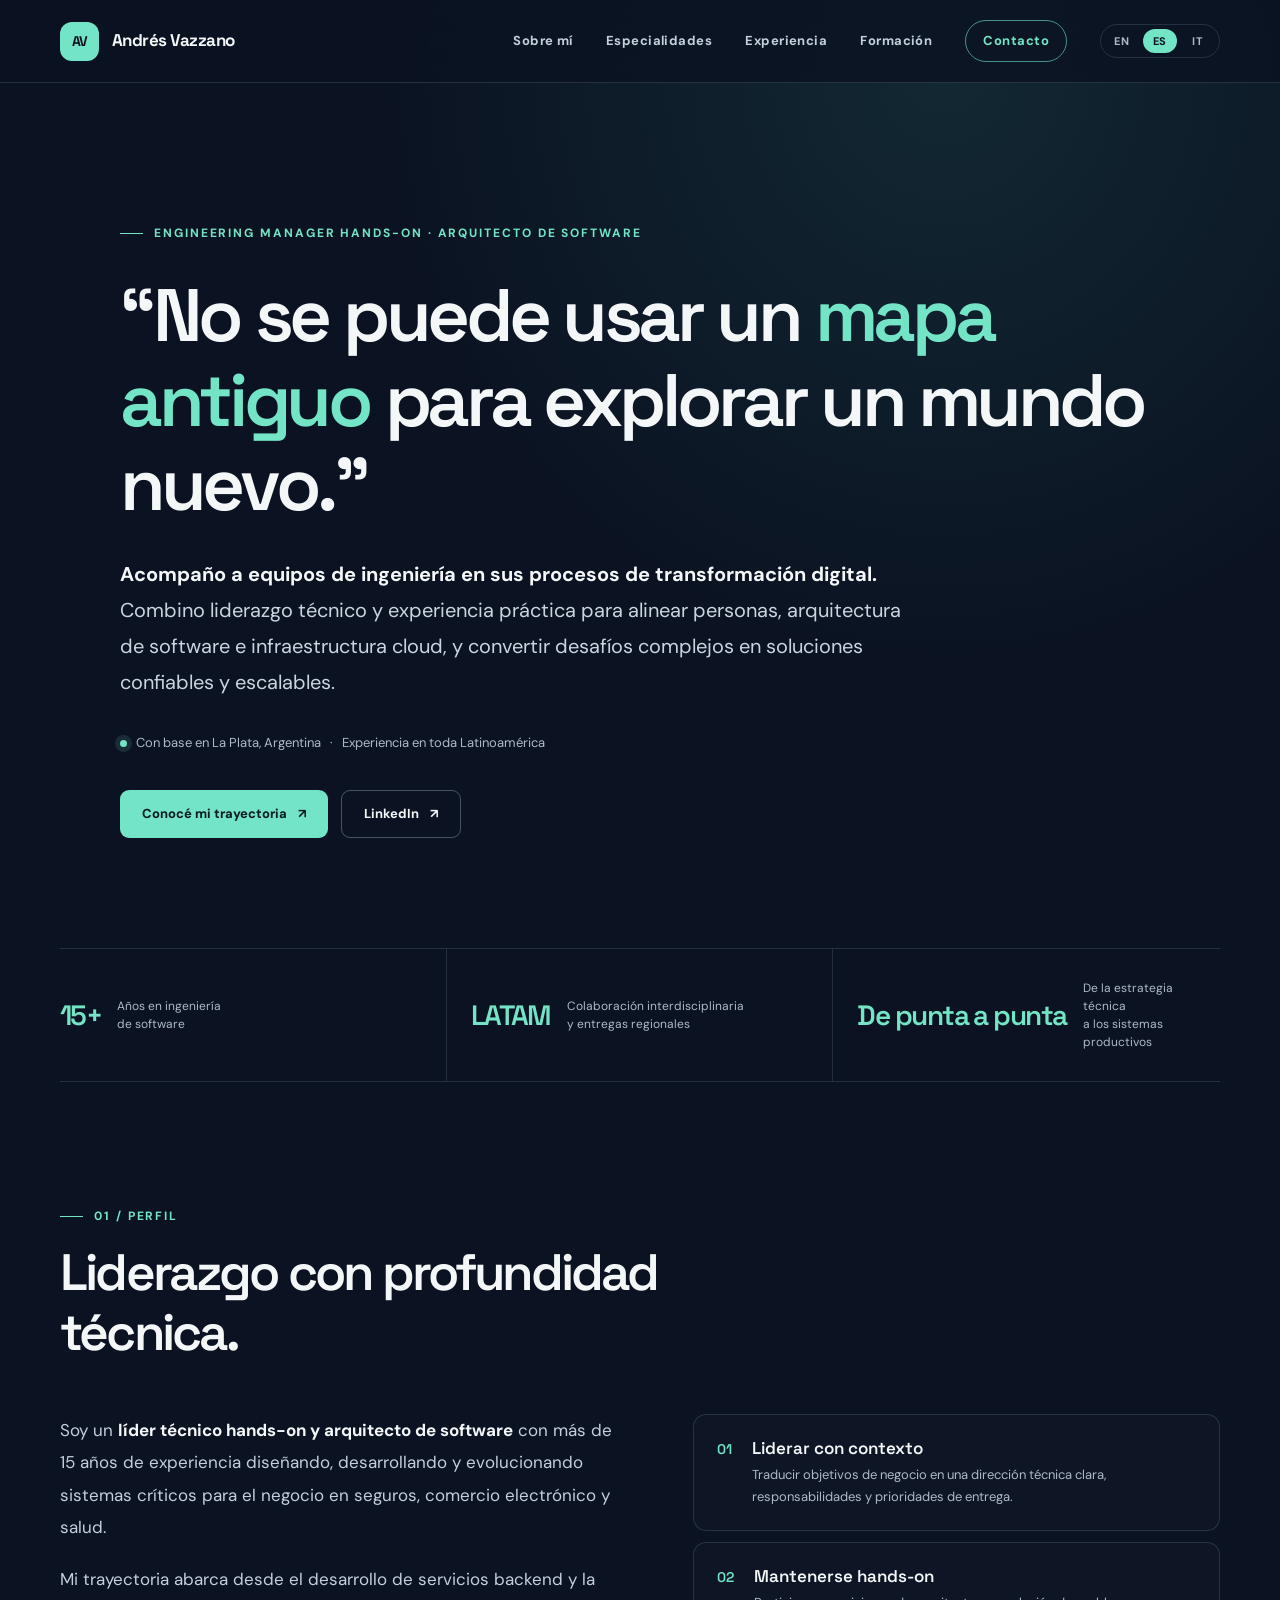
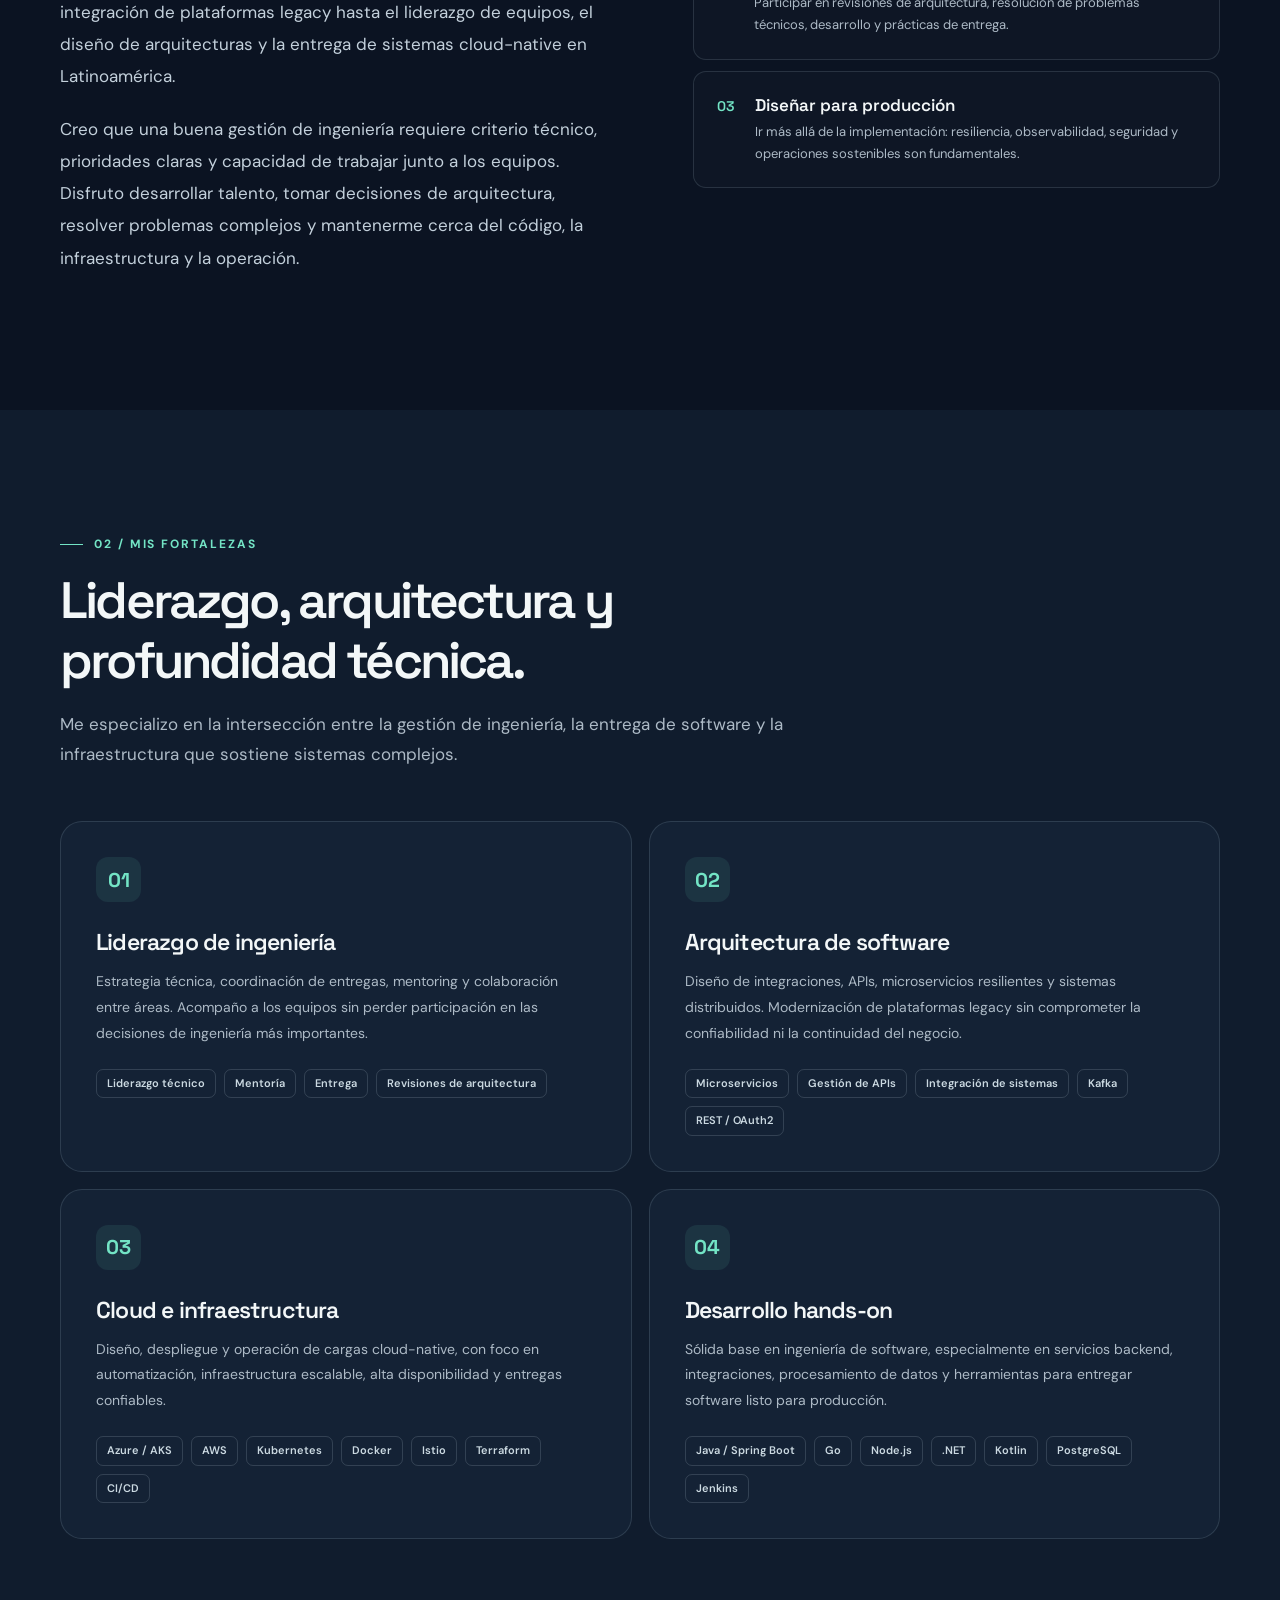
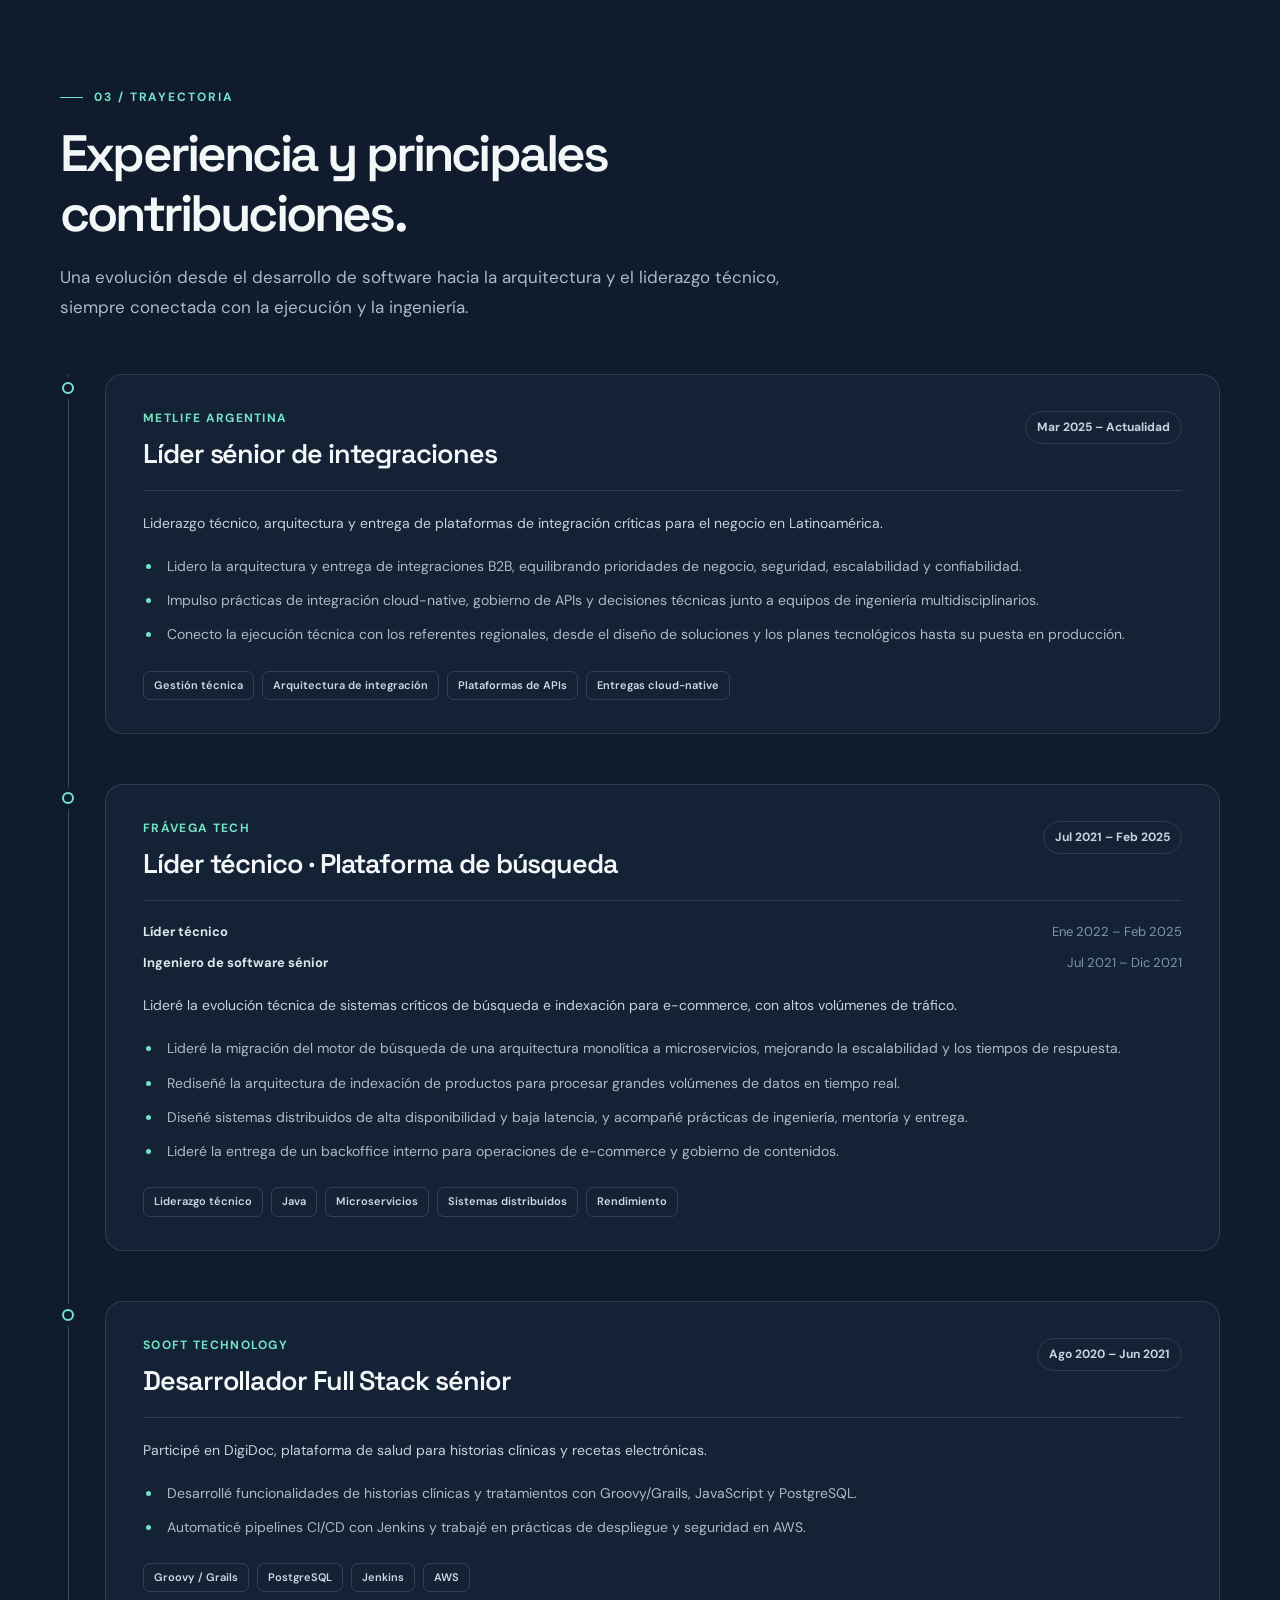
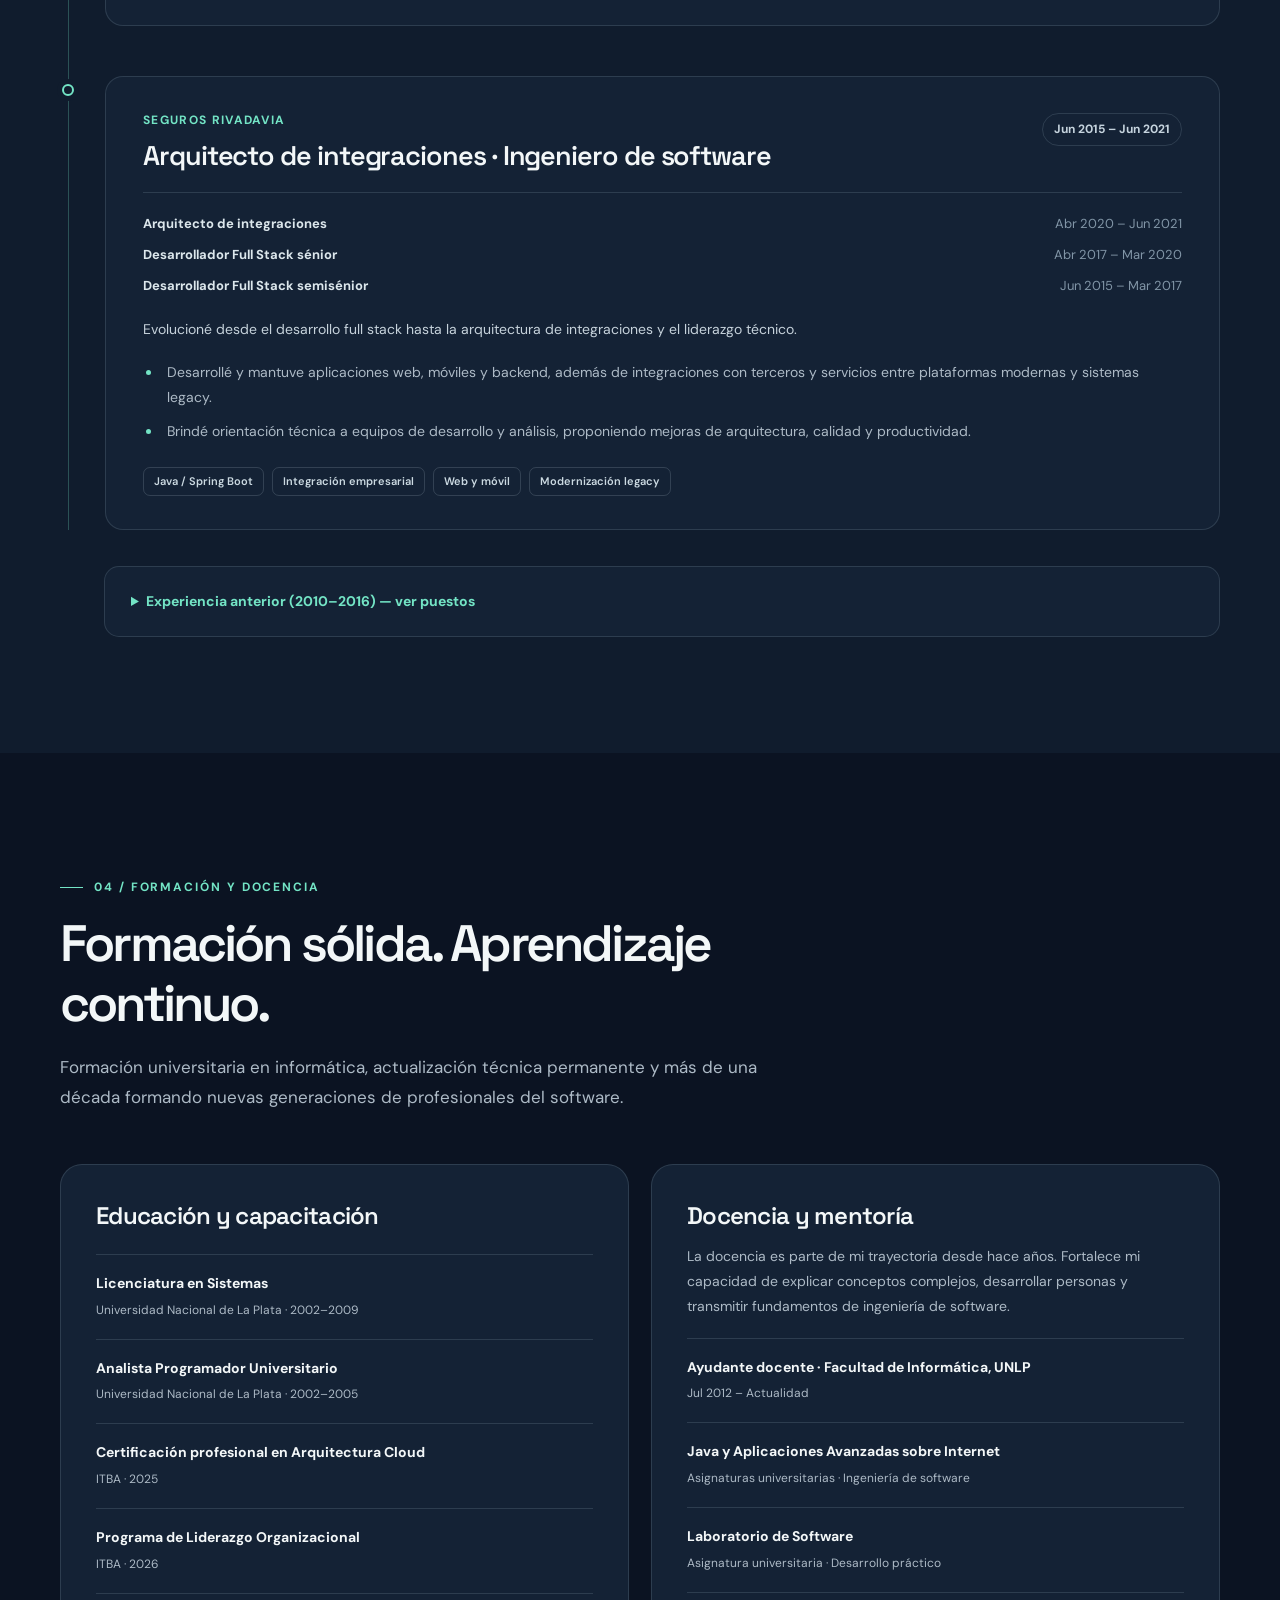
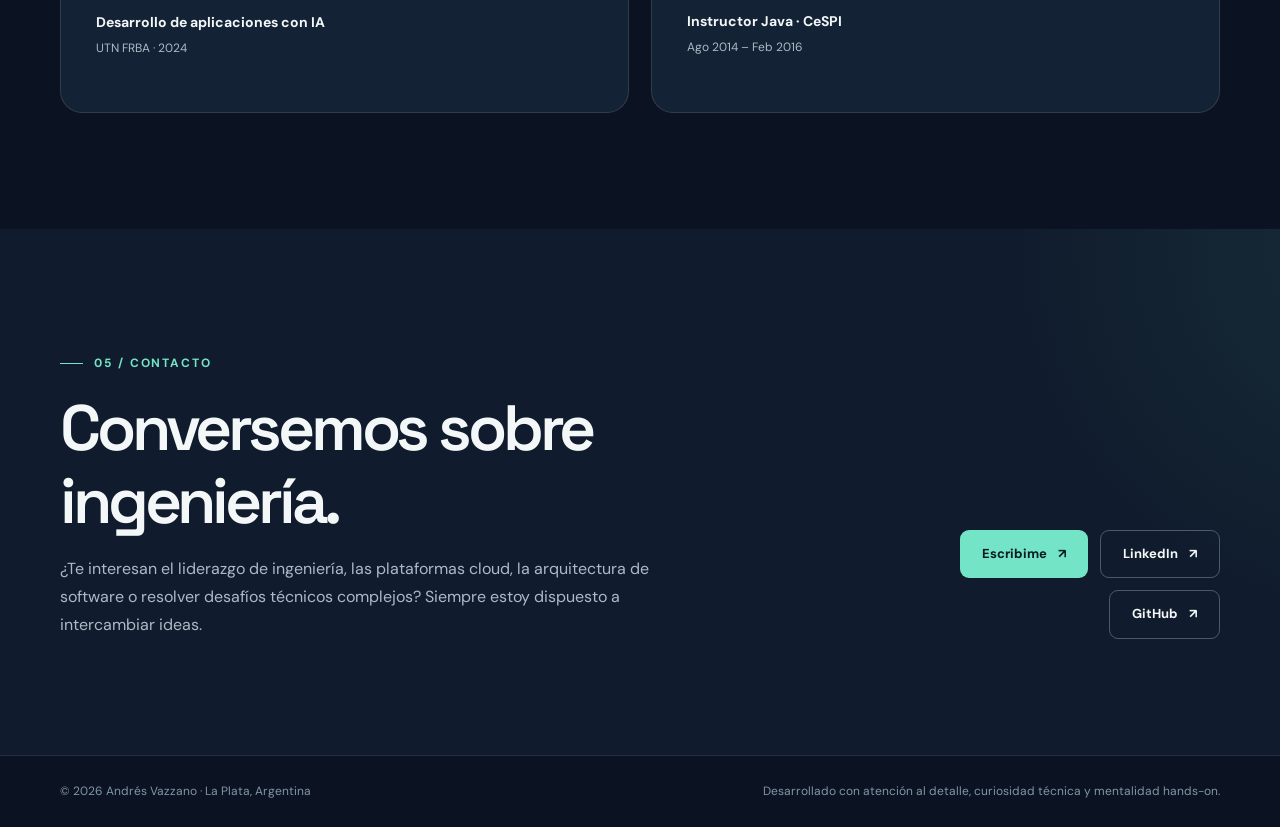
==== es/index.html @ a95d4efc "Add complete Spanish personal website" ====
<!doctype html>
<html lang="es">
<head>
  <meta charset="utf-8">
  <meta name="viewport" content="width=device-width, initial-scale=1">
  <meta name="theme-color" content="#0b1322">
  <meta name="author" content="Andrés Vazzano">
  <meta name="description" content="Andrés Vazzano. Liderazgo técnico hands-on, arquitectura de software, infraestructura cloud y transformación digital.">
  <meta property="og:type" content="website">
  <meta property="og:title" content="Andrés Vazzano | Engineering Manager y Arquitecto de Software">
  <meta property="og:description" content="Andrés Vazzano. Liderazgo técnico hands-on, arquitectura de software, infraestructura cloud y transformación digital.">
  <meta property="og:url" content="https://avazzano.github.io/profile/es/">
  <meta name="color-scheme" content="dark">
  <link rel="canonical" href="https://avazzano.github.io/profile/es/">
  <link rel="alternate" hreflang="en" href="https://avazzano.github.io/profile/">
  <link rel="alternate" hreflang="es" href="https://avazzano.github.io/profile/es/">
  <link rel="alternate" hreflang="it" href="https://avazzano.github.io/profile/it/">
  <link rel="alternate" hreflang="x-default" href="https://avazzano.github.io/profile/">
  <link rel="icon" href="data:image/svg+xml,%3Csvg xmlns='http://www.w3.org/2000/svg' viewBox='0 0 64 64'%3E%3Crect width='64' height='64' rx='16' fill='%230e2033'/%3E%3Ctext x='50%25' y='55%25' text-anchor='middle' dominant-baseline='middle' fill='%2367e8c6' font-family='Arial,sans-serif' font-weight='700' font-size='27'%3EAV%3C/text%3E%3C/svg%3E">
  <title>Andrés Vazzano | Engineering Manager y Arquitecto de Software</title>
  <link rel="preconnect" href="https://fonts.googleapis.com">
  <link rel="preconnect" href="https://fonts.gstatic.com" crossorigin>
  <link href="https://fonts.googleapis.com/css2?family=DM+Sans:wght@400;500;600;700&family=Space+Grotesk:wght@400;500;600;700&display=swap" rel="stylesheet">
  <style>
    :root{
      --bg:#0b1322;--bg-alt:#101c2d;--surface:#142235;--surface-2:#19293d;
      --ink:#f3f7f8;--muted:#adbac6;--faint:#8195a6;--line:rgba(190,216,228,.15);
      --accent:#73e4c5;--accent-bright:#a3ffe4;--accent-dark:#0b6659;
      --max:1160px;--radius:22px
    }
    *,*::before,*::after{box-sizing:border-box}
    html{scroll-behavior:smooth;scroll-padding-top:94px}
    body{margin:0;background:var(--bg);color:var(--ink);font-family:"DM Sans",Arial,sans-serif;font-size:16px;line-height:1.75;-webkit-font-smoothing:antialiased}
    body::before{content:"";position:absolute;top:0;right:0;z-index:-1;width:75vw;height:730px;background:radial-gradient(ellipse at 65% 10%,rgba(53,144,135,.17),transparent 63%);pointer-events:none}
    a{color:inherit;text-decoration:none}
    a:focus-visible,button:focus-visible,summary:focus-visible{outline:3px solid var(--accent);outline-offset:4px;border-radius:5px}
    button{font:inherit}
    ::selection{background:var(--accent);color:var(--bg)}
    .container{width:min(var(--max),calc(100% - 48px));margin:auto}
    .skip-link{position:absolute;left:16px;top:-70px;background:var(--accent);color:var(--bg);padding:10px 18px;z-index:100}
    .skip-link:focus{top:12px}
    .site-header{position:sticky;top:0;z-index:40;background:rgba(11,19,34,.86);border-bottom:1px solid var(--line);backdrop-filter:blur(18px);-webkit-backdrop-filter:blur(18px)}
    .header-inner{min-height:82px;display:flex;align-items:center;justify-content:space-between;gap:28px}
    .brand{display:flex;align-items:center;gap:13px;font-family:"Space Grotesk",sans-serif;font-size:17px;font-weight:700;letter-spacing:-.03em;white-space:nowrap}
    .brand-mark{width:39px;height:39px;border-radius:12px;display:grid;place-items:center;background:var(--accent);color:var(--bg);font-size:14px;letter-spacing:-.06em}
    .nav{display:flex;align-items:center;gap:33px}
    .nav a{font-size:13px;font-weight:700;letter-spacing:.035em;color:#c4d0da;transition:color .2s}
    .nav a:hover,.nav a:focus-visible{color:var(--accent)}
    .nav .nav-contact{padding:9px 17px;border:1px solid rgba(115,228,197,.6);border-radius:999px;color:var(--accent)}
    .menu-button{display:none;background:transparent;border:1px solid var(--line);color:var(--ink);border-radius:11px;padding:8px 13px;cursor:pointer;font-weight:700}
    .eyebrow{display:inline-flex;align-items:center;gap:11px;color:var(--accent);font-size:12px;font-weight:700;letter-spacing:.16em;text-transform:uppercase}
    .eyebrow::before{content:"";width:23px;height:1px;background:var(--accent)}
    .hero{position:relative;padding:132px 0 110px;overflow:hidden}
    .hero-grid{display:block;max-width:1040px;margin-left:auto;margin-right:auto}
    .hero h1{font-family:"Space Grotesk",sans-serif;font-size:clamp(45px,5.8vw,76px);line-height:1.14;letter-spacing:-.058em;font-weight:600;margin:30px 0 28px;max-width:1050px}
    .hero h1 em{font-style:normal;color:var(--accent)}
    .hero-lead strong{color:var(--ink);font-weight:700}
    .hero-lead{font-size:clamp(17px,1.6vw,20px);color:#cad5df;line-height:1.8;max-width:800px;margin:0 0 32px}
    .hero-meta{display:flex;align-items:center;gap:9px;color:var(--muted);font-size:13px;margin:0 0 35px}
    .hero-meta .dot{background:var(--accent);border-radius:50%;height:7px;width:7px;box-shadow:0 0 0 5px rgba(115,228,197,.12)}
    .actions{display:flex;flex-wrap:wrap;gap:13px}
    .btn{display:inline-flex;align-items:center;justify-content:center;gap:11px;min-height:48px;padding:12px 22px;border-radius:9px;font-size:13px;font-weight:700;transition:transform .2s,background .2s,border-color .2s}
    .btn:hover{transform:translateY(-2px)}
    .btn-primary{background:var(--accent);color:#081b20}
    .btn-primary:hover{background:var(--accent-bright)}
    .btn-outline{border:1px solid rgba(210,230,241,.3);color:var(--ink)}
    .btn-outline:hover{border-color:var(--accent)}
    .stat-strip{display:grid;grid-template-columns:repeat(3,1fr);border-top:1px solid var(--line);border-bottom:1px solid var(--line)}
    .stat{padding:30px 24px;display:flex;gap:16px;align-items:center}
    .stat:first-child{padding-left:0}
    .stat:not(:last-child){border-right:1px solid var(--line)}
    .stat b{font:600 28px/1 "Space Grotesk",sans-serif;letter-spacing:-.055em;color:var(--accent);white-space:nowrap}
    .stat span{color:var(--muted);font-size:12px;line-height:1.5}
    .section{padding:116px 0}
    .section-alt{background:var(--bg-alt)}
    .section-head{max-width:760px;margin-bottom:51px}
    .section-head h2{font:600 clamp(34px,4vw,54px)/1.17 "Space Grotesk",sans-serif;letter-spacing:-.055em;margin:16px 0 18px}
    .section-head p{font-size:17px;color:var(--muted);margin:0;line-height:1.8}
    .about-grid{display:grid;grid-template-columns:1.05fr 1fr;gap:80px;align-items:start}
    .about-copy p{font-size:17px;line-height:1.9;color:#c3d0db;margin:0 0 20px}
    .about-copy p strong{color:var(--ink)}
    .principles{display:grid;gap:11px}
    .principle{border:1px solid var(--line);border-radius:13px;padding:22px 23px;display:flex;align-items:start;gap:20px;background:rgba(255,255,255,.015)}
    .principle-number{font:600 14px "Space Grotesk",sans-serif;color:var(--accent);margin-top:3px}
    .principle h3{margin:0 0 5px;font:600 17px "Space Grotesk",sans-serif}
    .principle p{color:var(--muted);font-size:13px;line-height:1.7;margin:0}
    .expertise-grid{display:grid;grid-template-columns:repeat(2,minmax(0,1fr));gap:17px}
    .expertise-card{padding:35px;background:var(--surface);border:1px solid var(--line);border-radius:var(--radius);transition:transform .2s,border-color .2s}
    .expertise-card:hover{transform:translateY(-4px);border-color:rgba(115,228,197,.38)}
    .card-symbol{width:45px;height:45px;display:grid;place-items:center;border-radius:12px;background:rgba(115,228,197,.09);color:var(--accent);font:700 20px "Space Grotesk",sans-serif;margin-bottom:25px}
    .expertise-card h3{font:600 23px "Space Grotesk",sans-serif;letter-spacing:-.035em;margin:0 0 12px}
    .expertise-card p{font-size:14px;color:var(--muted);line-height:1.85;margin:0 0 22px}
    .tags{display:flex;flex-wrap:wrap;gap:8px}
    .tag{display:inline-block;padding:6px 10px;border:1px solid rgba(201,218,228,.17);border-radius:7px;color:#cbd9e1;font-size:11px;font-weight:600;line-height:1.4}
    .timeline{border-left:1px solid rgba(115,228,197,.27);margin-left:8px}
    .job{position:relative;margin-left:36px;padding:0 0 50px}
    .job::before{content:"";position:absolute;width:12px;height:12px;border-radius:50%;left:-43px;top:8px;background:var(--bg-alt);border:2px solid var(--accent);box-shadow:0 0 0 5px var(--bg-alt)}
    .job:last-child{padding-bottom:0}
    .job-card{border:1px solid var(--line);border-radius:18px;background:var(--surface);padding:33px 37px}
    .job-head{display:flex;justify-content:space-between;align-items:start;gap:22px;padding-bottom:19px;border-bottom:1px solid var(--line);margin-bottom:20px}
    .job-company{color:var(--accent);font-size:12px;font-weight:700;letter-spacing:.11em;text-transform:uppercase;margin:0 0 7px}
    .job h3{font:600 clamp(21px,2.3vw,27px)/1.3 "Space Grotesk",sans-serif;letter-spacing:-.04em;margin:0}
    .job-date{font-size:12px;font-weight:700;white-space:nowrap;color:#c6d4de;border:1px solid var(--line);border-radius:99px;padding:5px 11px;margin-top:3px}
    .job-summary{color:#c6d2db;margin:0 0 17px;font-size:14px;line-height:1.85}
    .job ul{margin:0 0 23px;padding:0 0 0 19px}
    .job li{padding-left:5px;margin-bottom:9px;color:var(--muted);font-size:14px;line-height:1.8}
    .job li::marker{color:var(--accent)}
    .roles{display:grid;gap:8px;margin-bottom:19px;color:#dce7ec;font-size:13px}
    .roles div{display:flex;flex-wrap:wrap;gap:7px;justify-content:space-between}
    .roles strong{font-weight:700}
    .roles span{color:var(--faint)}
    .early{margin:36px 0 0 44px;border:1px solid var(--line);border-radius:15px;background:var(--surface);padding:0 26px}
    .early summary{cursor:pointer;padding:22px 0;color:var(--accent);font-weight:700;font-size:14px}
    .early summary::marker{color:var(--accent)}
    .early-content{border-top:1px solid var(--line);padding:12px 0 25px;display:grid;grid-template-columns:1fr 1fr;gap:18px 34px}
    .early-item h4{font:600 16px "Space Grotesk",sans-serif;margin:14px 0 5px}
    .early-item span{color:var(--accent);font-size:12px;display:block}
    .early-item p{color:var(--muted);font-size:13px;margin:8px 0 0}
    .learning-grid{display:grid;grid-template-columns:1fr 1fr;gap:22px}
    .learning-card{background:var(--surface);border:1px solid var(--line);padding:35px;border-radius:var(--radius)}
    .learning-card h3{font:600 24px "Space Grotesk",sans-serif;margin:0 0 23px;letter-spacing:-.03em}
    .learning-item{padding:18px 0;border-top:1px solid var(--line)}
    .learning-item strong{display:block;font-size:14px;line-height:1.55}
    .learning-item span{display:block;color:var(--muted);font-size:12px;margin-top:5px}
    .learning-intro{color:var(--muted);font-size:14px;margin:-10px 0 18px;line-height:1.8}
    .contact-section{position:relative;overflow:hidden}
    .contact-section::after{position:absolute;content:"";pointer-events:none;width:800px;height:800px;border-radius:100%;right:-500px;top:-380px;background:radial-gradient(circle,rgba(80,180,147,.1),transparent 65%)}
    .contact-grid{display:flex;align-items:end;justify-content:space-between;gap:40px}
    .contact-grid h2{font:600 clamp(40px,5vw,66px)/1.13 "Space Grotesk",sans-serif;letter-spacing:-.065em;margin:18px 0}
    .contact-grid p{color:var(--muted);font-size:16px;max-width:610px;margin:0}
    .contact-links{display:flex;gap:12px;flex-wrap:wrap;justify-content:flex-end}
    .footer{border-top:1px solid var(--line);padding:25px 0;color:var(--faint);font-size:12px}
    .footer-inner{display:flex;justify-content:space-between;gap:22px;flex-wrap:wrap}
    .footer a:hover{color:var(--accent)}
    @media (max-width:950px){
      .hero{padding:90px 0 78px}
      .hero-grid{display:block}
      .about-grid{gap:35px}
      .nav{gap:17px}
      .nav a{font-size:12px}
    }
    @media (max-width:680px){
      html{scroll-padding-top:70px}
      .container{width:min(var(--max),calc(100% - 36px))}
      .header-inner{min-height:70px}
      .brand{font-size:15px}
      .menu-button{display:inline-flex}
      .nav{display:none;position:absolute;left:0;right:0;top:69px;padding:18px 24px 24px;background:var(--bg);border-bottom:1px solid var(--line);box-shadow:0 20px 28px rgba(0,0,0,.22);flex-direction:column;align-items:stretch;gap:15px}
      .nav.open{display:flex}
      .nav a{font-size:14px;padding:3px 0}
      .nav .nav-contact{text-align:center;padding:9px}
      .hero{padding:77px 0 65px}
      .hero h1{font-size:clamp(39px,10vw,61px)}
      .hero-lead{font-size:16px}
      .stat-strip{grid-template-columns:1fr}
      .stat{padding:19px 0!important}
      .stat:not(:last-child){border-right:0;border-bottom:1px solid var(--line)}
      .stat b{min-width:93px}
      .section{padding:80px 0}
      .section-head{margin-bottom:34px}
      .about-grid,.expertise-grid,.learning-grid,.early-content{grid-template-columns:1fr}
      .expertise-card,.learning-card{padding:26px}
      .job{margin-left:22px;padding-bottom:25px}
      .job::before{left:-29px}
      .job-card{padding:23px}
      .job-head{flex-direction:column;gap:10px}
      .job-date{margin-top:0}
      .roles div{display:block}
      .roles span{display:block;margin-top:2px}
      .early{margin-left:29px;padding:0 19px}
      .contact-grid{align-items:start;flex-direction:column}
      .contact-links{justify-content:start}
    }
    @media (prefers-reduced-motion:reduce){html{scroll-behavior:auto}*,*::before,*::after{transition:none!important;animation:none!important}}
  
    .lang-switch{display:flex;align-items:center;gap:4px;padding:4px;border:1px solid var(--line);border-radius:999px;flex-shrink:0}
    .lang-switch a{display:inline-flex;justify-content:center;align-items:center;min-width:34px;padding:4px 7px;border-radius:999px;font-size:11px;line-height:1.5;font-weight:700;letter-spacing:.05em;color:var(--muted);transition:background .2s,color .2s}
    .lang-switch a:hover{color:var(--accent)}
    .lang-switch a[aria-current="page"]{background:var(--accent);color:var(--bg)}
    @media(max-width:680px){.lang-switch{justify-content:center;align-self:flex-start;margin-top:4px}}
  </style>
  <script type="application/ld+json">
  {
    "@context":"https://schema.org",
    "@type":"Person",
    "name":"Andrés Vazzano",
    "jobTitle":"Senior Integration Lead",
    "description":"Hands-on engineering leader and software architect specializing in cloud infrastructure, software development and technical leadership.",
    "url":"https://avazzano.github.io/profile/",
    "sameAs":["https://www.linkedin.com/in/andres-vazzano/","https://github.com/avazzano"],
    "alumniOf":{"@type":"CollegeOrUniversity","name":"Universidad Nacional de La Plata"},
    "homeLocation":{"@type":"Place","name":"La Plata, Buenos Aires, Argentina"}
  }
  </script>
</head>
<body>
  <a class="skip-link" href="#main">Ir al contenido</a>
  <header class="site-header">
    <div class="container header-inner">
      <a class="brand" href="#home" aria-label="Andrés Vazzano, inicio"><span class="brand-mark">AV</span><span>Andrés Vazzano</span></a>
      <button class="menu-button" id="menu-button" type="button" aria-controls="site-nav" aria-expanded="false">Menú ☰</button>
      <nav class="nav" id="site-nav" aria-label="Navegación principal">
        <a href="#about">Sobre mí</a>
        <a href="#expertise">Especialidades</a>
        <a href="#experience">Experiencia</a>
        <a href="#education">Formación</a>
        <a class="nav-contact" href="#contact">Contacto</a>
        <div class="lang-switch" role="group" aria-label="Elegir idioma">
          <a href="https://avazzano.github.io/profile/" lang="en" hreflang="en" title="English">EN</a>
          <a href="https://avazzano.github.io/profile/es/" lang="es" hreflang="es" aria-current="page" title="Español">ES</a>
          <a href="https://avazzano.github.io/profile/it/" lang="it" hreflang="it" title="Italiano">IT</a>
        </div>
      </nav>
    </div>
  </header>

  <main id="main">
    <section id="home" class="hero" aria-labelledby="hero-heading">
      <div class="container hero-grid">
        <div>
          <span class="eyebrow">Engineering Manager hands-on · Arquitecto de software</span>
          <h1 id="hero-heading">“No se puede usar un <em>mapa antiguo</em> para explorar un mundo nuevo.”</h1>
          <p class="hero-lead"><strong>Acompaño a equipos de ingeniería en sus procesos de transformación digital.</strong> Combino liderazgo técnico y experiencia práctica para alinear personas, arquitectura de software e infraestructura cloud, y convertir desafíos complejos en soluciones confiables y escalables.</p>
          <p class="hero-meta"><span class="dot" aria-hidden="true"></span>Con base en La Plata, Argentina <span aria-hidden="true">·</span> Experiencia en toda Latinoamérica</p>
          <div class="actions">
            <a class="btn btn-primary" href="#experience">Conocé mi trayectoria <span aria-hidden="true">↗</span></a>
            <a class="btn btn-outline" href="https://www.linkedin.com/in/andres-vazzano/" target="_blank" rel="noopener noreferrer">LinkedIn <span aria-hidden="true">↗</span></a>
          </div>
        </div>

      </div>
    </section>

    <div class="container" aria-label="Resumen profesional">
      <div class="stat-strip">
        <div class="stat"><b>15+</b><span>Años en ingeniería<br>de software</span></div>
        <div class="stat"><b>LATAM</b><span>Colaboración interdisciplinaria<br>y entregas regionales</span></div>
        <div class="stat"><b>De punta a punta</b><span>De la estrategia técnica<br>a los sistemas productivos</span></div>
      </div>
    </div>

    <section class="section" id="about" aria-labelledby="about-heading">
      <div class="container">
        <div class="section-head">
          <span class="eyebrow">01 / Perfil</span>
          <h2 id="about-heading">Liderazgo con profundidad técnica.</h2>
        </div>
        <div class="about-grid">
          <div class="about-copy">
            <p>Soy un <strong>líder técnico hands-on y arquitecto de software</strong> con más de 15 años de experiencia diseñando, desarrollando y evolucionando sistemas críticos para el negocio en seguros, comercio electrónico y salud.</p>
            <p>Mi trayectoria abarca desde el desarrollo de servicios backend y la integración de plataformas legacy hasta el liderazgo de equipos, el diseño de arquitecturas y la entrega de sistemas cloud-native en Latinoamérica.</p>
            <p>Creo que una buena gestión de ingeniería requiere criterio técnico, prioridades claras y capacidad de trabajar junto a los equipos. Disfruto desarrollar talento, tomar decisiones de arquitectura, resolver problemas complejos y mantenerme cerca del código, la infraestructura y la operación.</p>
          </div>
          <div class="principles" aria-label="Mi forma de trabajo">
            <div class="principle"><span class="principle-number">01</span><div><h3>Liderar con contexto</h3><p>Traducir objetivos de negocio en una dirección técnica clara, responsabilidades y prioridades de entrega.</p></div></div>
            <div class="principle"><span class="principle-number">02</span><div><h3>Mantenerse hands-on</h3><p>Participar en revisiones de arquitectura, resolución de problemas técnicos, desarrollo y prácticas de entrega.</p></div></div>
            <div class="principle"><span class="principle-number">03</span><div><h3>Diseñar para producción</h3><p>Ir más allá de la implementación: resiliencia, observabilidad, seguridad y operaciones sostenibles son fundamentales.</p></div></div>
          </div>
        </div>
      </div>
    </section>

    <section class="section section-alt" id="expertise" aria-labelledby="expertise-heading">
      <div class="container">
        <div class="section-head">
          <span class="eyebrow">02 / Mis fortalezas</span>
          <h2 id="expertise-heading">Liderazgo, arquitectura y profundidad técnica.</h2>
          <p>Me especializo en la intersección entre la gestión de ingeniería, la entrega de software y la infraestructura que sostiene sistemas complejos.</p>
        </div>
        <div class="expertise-grid">
          <article class="expertise-card">
            <div class="card-symbol" aria-hidden="true">01</div>
            <h3>Liderazgo de ingeniería</h3>
            <p>Estrategia técnica, coordinación de entregas, mentoring y colaboración entre áreas. Acompaño a los equipos sin perder participación en las decisiones de ingeniería más importantes.</p>
            <div class="tags"><span class="tag">Liderazgo técnico</span><span class="tag">Mentoría</span><span class="tag">Entrega</span><span class="tag">Revisiones de arquitectura</span></div>
          </article>
          <article class="expertise-card">
            <div class="card-symbol" aria-hidden="true">02</div>
            <h3>Arquitectura de software</h3>
            <p>Diseño de integraciones, APIs, microservicios resilientes y sistemas distribuidos. Modernización de plataformas legacy sin comprometer la confiabilidad ni la continuidad del negocio.</p>
            <div class="tags"><span class="tag">Microservicios</span><span class="tag">Gestión de APIs</span><span class="tag">Integración de sistemas</span><span class="tag">Kafka</span><span class="tag">REST / OAuth2</span></div>
          </article>
          <article class="expertise-card">
            <div class="card-symbol" aria-hidden="true">03</div>
            <h3>Cloud e infraestructura</h3>
            <p>Diseño, despliegue y operación de cargas cloud-native, con foco en automatización, infraestructura escalable, alta disponibilidad y entregas confiables.</p>
            <div class="tags"><span class="tag">Azure / AKS</span><span class="tag">AWS</span><span class="tag">Kubernetes</span><span class="tag">Docker</span><span class="tag">Istio</span><span class="tag">Terraform</span><span class="tag">CI/CD</span></div>
          </article>
          <article class="expertise-card">
            <div class="card-symbol" aria-hidden="true">04</div>
            <h3>Desarrollo hands-on</h3>
            <p>Sólida base en ingeniería de software, especialmente en servicios backend, integraciones, procesamiento de datos y herramientas para entregar software listo para producción.</p>
            <div class="tags"><span class="tag">Java / Spring Boot</span><span class="tag">Go</span><span class="tag">Node.js</span><span class="tag">.NET</span><span class="tag">Kotlin</span><span class="tag">PostgreSQL</span><span class="tag">Jenkins</span></div>
          </article>
        </div>
      </div>
    </section>

    <section class="section section-alt" id="experience" aria-labelledby="experience-heading" style="padding-top:24px">
      <div class="container">
        <div class="section-head">
          <span class="eyebrow">03 / Trayectoria</span>
          <h2 id="experience-heading">Experiencia y principales contribuciones.</h2>
          <p>Una evolución desde el desarrollo de software hacia la arquitectura y el liderazgo técnico, siempre conectada con la ejecución y la ingeniería.</p>
        </div>
        <div class="timeline">
          <article class="job">
            <div class="job-card">
              <div class="job-head">
                <div><p class="job-company">MetLife Argentina</p><h3>Líder sénior de integraciones</h3></div>
                <span class="job-date">Mar 2025 – Actualidad</span>
              </div>
              <p class="job-summary">Liderazgo técnico, arquitectura y entrega de plataformas de integración críticas para el negocio en Latinoamérica.</p>
              <ul>
                <li>Lidero la arquitectura y entrega de integraciones B2B, equilibrando prioridades de negocio, seguridad, escalabilidad y confiabilidad.</li>
                <li>Impulso prácticas de integración cloud-native, gobierno de APIs y decisiones técnicas junto a equipos de ingeniería multidisciplinarios.</li>
                <li>Conecto la ejecución técnica con los referentes regionales, desde el diseño de soluciones y los planes tecnológicos hasta su puesta en producción.</li>
              </ul>
              <div class="tags"><span class="tag">Gestión técnica</span><span class="tag">Arquitectura de integración</span><span class="tag">Plataformas de APIs</span><span class="tag">Entregas cloud-native</span></div>
            </div>
          </article>

          <article class="job">
            <div class="job-card">
              <div class="job-head">
                <div><p class="job-company">Frávega Tech</p><h3>Líder técnico · Plataforma de búsqueda</h3></div>
                <span class="job-date">Jul 2021 – Feb 2025</span>
              </div>
              <div class="roles">
                <div><strong>Líder técnico</strong><span>Ene 2022 – Feb 2025</span></div>
                <div><strong>Ingeniero de software sénior</strong><span>Jul 2021 – Dic 2021</span></div>
              </div>
              <p class="job-summary">Lideré la evolución técnica de sistemas críticos de búsqueda e indexación para e-commerce, con altos volúmenes de tráfico.</p>
              <ul>
                <li>Lideré la migración del motor de búsqueda de una arquitectura monolítica a microservicios, mejorando la escalabilidad y los tiempos de respuesta.</li>
                <li>Rediseñé la arquitectura de indexación de productos para procesar grandes volúmenes de datos en tiempo real.</li>
                <li>Diseñé sistemas distribuidos de alta disponibilidad y baja latencia, y acompañé prácticas de ingeniería, mentoría y entrega.</li>
                <li>Lideré la entrega de un backoffice interno para operaciones de e-commerce y gobierno de contenidos.</li>
              </ul>
              <div class="tags"><span class="tag">Liderazgo técnico</span><span class="tag">Java</span><span class="tag">Microservicios</span><span class="tag">Sistemas distribuidos</span><span class="tag">Rendimiento</span></div>
            </div>
          </article>

          <article class="job">
            <div class="job-card">
              <div class="job-head">
                <div><p class="job-company">SOOFT Technology</p><h3>Desarrollador Full Stack sénior</h3></div>
                <span class="job-date">Ago 2020 – Jun 2021</span>
              </div>
              <p class="job-summary">Participé en DigiDoc, plataforma de salud para historias clínicas y recetas electrónicas.</p>
              <ul>
                <li>Desarrollé funcionalidades de historias clínicas y tratamientos con Groovy/Grails, JavaScript y PostgreSQL.</li>
                <li>Automaticé pipelines CI/CD con Jenkins y trabajé en prácticas de despliegue y seguridad en AWS.</li>
              </ul>
              <div class="tags"><span class="tag">Groovy / Grails</span><span class="tag">PostgreSQL</span><span class="tag">Jenkins</span><span class="tag">AWS</span></div>
            </div>
          </article>

          <article class="job">
            <div class="job-card">
              <div class="job-head">
                <div><p class="job-company">Seguros Rivadavia</p><h3>Arquitecto de integraciones · Ingeniero de software</h3></div>
                <span class="job-date">Jun 2015 – Jun 2021</span>
              </div>
              <div class="roles">
                <div><strong>Arquitecto de integraciones</strong><span>Abr 2020 – Jun 2021</span></div>
                <div><strong>Desarrollador Full Stack sénior</strong><span>Abr 2017 – Mar 2020</span></div>
                <div><strong>Desarrollador Full Stack semisénior</strong><span>Jun 2015 – Mar 2017</span></div>
              </div>
              <p class="job-summary">Evolucioné desde el desarrollo full stack hasta la arquitectura de integraciones y el liderazgo técnico.</p>
              <ul>
                <li>Desarrollé y mantuve aplicaciones web, móviles y backend, además de integraciones con terceros y servicios entre plataformas modernas y sistemas legacy.</li>
                <li>Brindé orientación técnica a equipos de desarrollo y análisis, proponiendo mejoras de arquitectura, calidad y productividad.</li>
              </ul>
              <div class="tags"><span class="tag">Java / Spring Boot</span><span class="tag">Integración empresarial</span><span class="tag">Web y móvil</span><span class="tag">Modernización legacy</span></div>
            </div>
          </article>
        </div>

        <details class="early">
          <summary>Experiencia anterior (2010–2016) — ver puestos</summary>
          <div class="early-content">
            <div class="early-item"><h4>CeSPI · Instructor de Java</h4><span>Ago 2014 – Feb 2016</span><p>Dicté cursos de programación Java para niveles inicial e intermedio.</p></div>
            <div class="early-item"><h4>Ministerio de Infraestructura · Consultor de software</h4><span>Ene 2015 – Jul 2015</span><p>Desarrollé aplicaciones web para el sector público con Python, Django y PostgreSQL.</p></div>
            <div class="early-item"><h4>SENASA · Desarrollador Full Stack</h4><span>Oct 2012 – Dic 2014</span><p>Desarrollé aplicaciones empresariales con Java, JSF, JPA y Oracle.</p></div>
            <div class="early-item"><h4>LIFIA · Desarrollador Java</h4><span>May 2010 – Sep 2012</span><p>Diseñé y desarrollé módulos para sistemas financieros del gobierno nacional con Java, Spring, Hibernate y Oracle.</p></div>
          </div>
        </details>
      </div>
    </section>

    <section class="section" id="education" aria-labelledby="education-heading">
      <div class="container">
        <div class="section-head">
          <span class="eyebrow">04 / Formación y docencia</span>
          <h2 id="education-heading">Formación sólida. Aprendizaje continuo.</h2>
          <p>Formación universitaria en informática, actualización técnica permanente y más de una década formando nuevas generaciones de profesionales del software.</p>
        </div>
        <div class="learning-grid">
          <div class="learning-card">
            <h3>Educación y capacitación</h3>
            <div class="learning-item"><strong>Licenciatura en Sistemas</strong><span>Universidad Nacional de La Plata · 2002–2009</span></div>
            <div class="learning-item"><strong>Analista Programador Universitario</strong><span>Universidad Nacional de La Plata · 2002–2005</span></div>
            <div class="learning-item"><strong>Certificación profesional en Arquitectura Cloud</strong><span>ITBA · 2025</span></div>
            <div class="learning-item"><strong>Programa de Liderazgo Organizacional</strong><span>ITBA · 2026</span></div>
            <div class="learning-item"><strong>Desarrollo de aplicaciones con IA</strong><span>UTN FRBA · 2024</span></div>
          </div>
          <div class="learning-card">
            <h3>Docencia y mentoría</h3>
            <p class="learning-intro">La docencia es parte de mi trayectoria desde hace años. Fortalece mi capacidad de explicar conceptos complejos, desarrollar personas y transmitir fundamentos de ingeniería de software.</p>
            <div class="learning-item"><strong>Ayudante docente · Facultad de Informática, UNLP</strong><span>Jul 2012 – Actualidad</span></div>
            <div class="learning-item"><strong>Java y Aplicaciones Avanzadas sobre Internet</strong><span>Asignaturas universitarias · Ingeniería de software</span></div>
            <div class="learning-item"><strong>Laboratorio de Software</strong><span>Asignatura universitaria · Desarrollo práctico</span></div>
            <div class="learning-item"><strong>Instructor Java · CeSPI</strong><span>Ago 2014 – Feb 2016</span></div>
          </div>
        </div>
      </div>
    </section>

    <section class="section section-alt contact-section" id="contact" aria-labelledby="contact-heading">
      <div class="container contact-grid">
        <div>
          <span class="eyebrow">05 / Contacto</span>
          <h2 id="contact-heading">Conversemos sobre ingeniería.</h2>
          <p>¿Te interesan el liderazgo de ingeniería, las plataformas cloud, la arquitectura de software o resolver desafíos técnicos complejos? Siempre estoy dispuesto a intercambiar ideas.</p>
        </div>
        <div class="contact-links">
          <a class="btn btn-primary" href="mailto:andres.vazzano@gmail.com">Escribime <span aria-hidden="true">↗</span></a>
          <a class="btn btn-outline" href="https://www.linkedin.com/in/andres-vazzano/" target="_blank" rel="noopener noreferrer">LinkedIn <span aria-hidden="true">↗</span></a>
          <a class="btn btn-outline" href="https://github.com/avazzano" target="_blank" rel="noopener noreferrer">GitHub <span aria-hidden="true">↗</span></a>
        </div>
      </div>
    </section>
  </main>

  <footer class="footer">
    <div class="container footer-inner">
      <span>© <span id="year">2026</span> Andrés Vazzano · La Plata, Argentina</span>
      <span>Desarrollado con atención al detalle, curiosidad técnica y mentalidad hands-on.</span>
    </div>
  </footer>
  <script>
    (function(){
      var menuButton=document.getElementById('menu-button');
      var nav=document.getElementById('site-nav');
      menuButton.addEventListener('click',function(){
        var expanded=menuButton.getAttribute('aria-expanded')==='true';
        menuButton.setAttribute('aria-expanded',String(!expanded));
        nav.classList.toggle('open',!expanded);
      });
      nav.querySelectorAll('a').forEach(function(link){link.addEventListener('click',function(){
        nav.classList.remove('open');menuButton.setAttribute('aria-expanded','false');
      })});
      document.getElementById('year').textContent=new Date().getFullYear();
    })();
  </script>
</body>
</html>
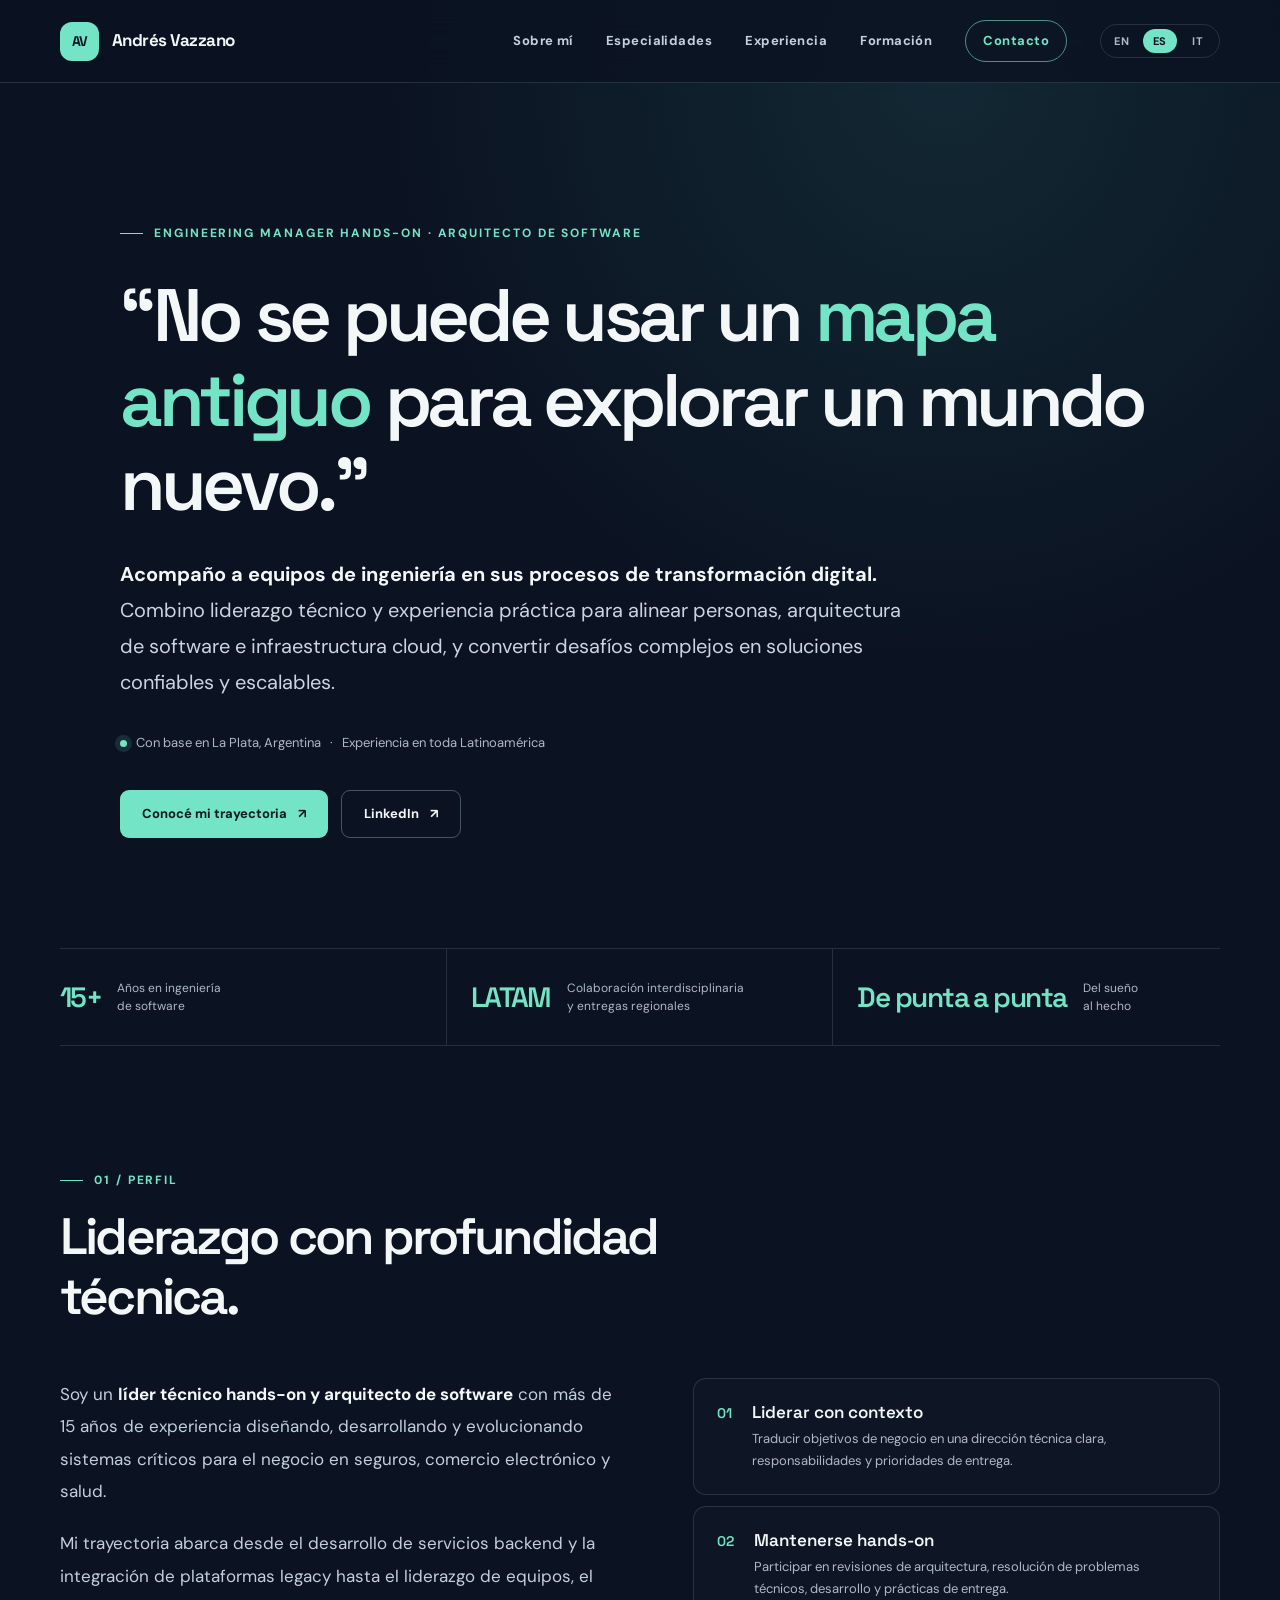
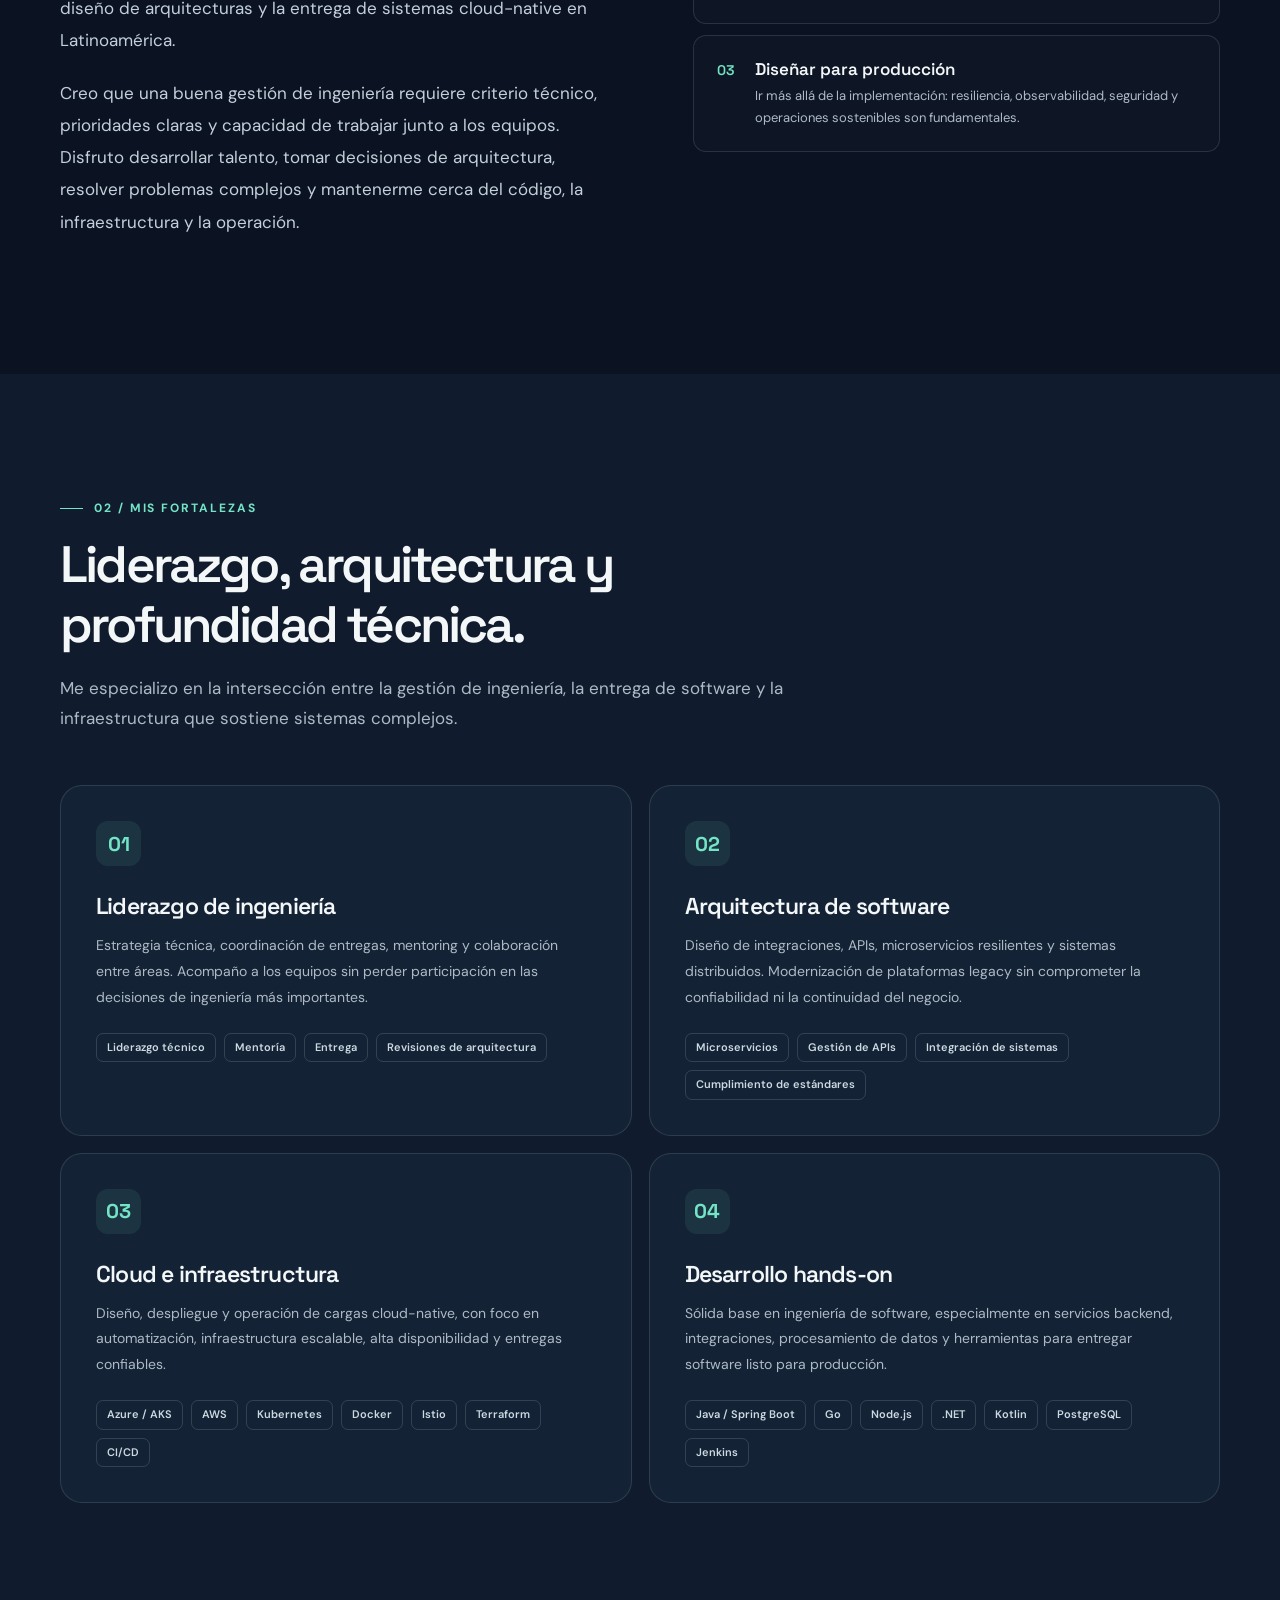
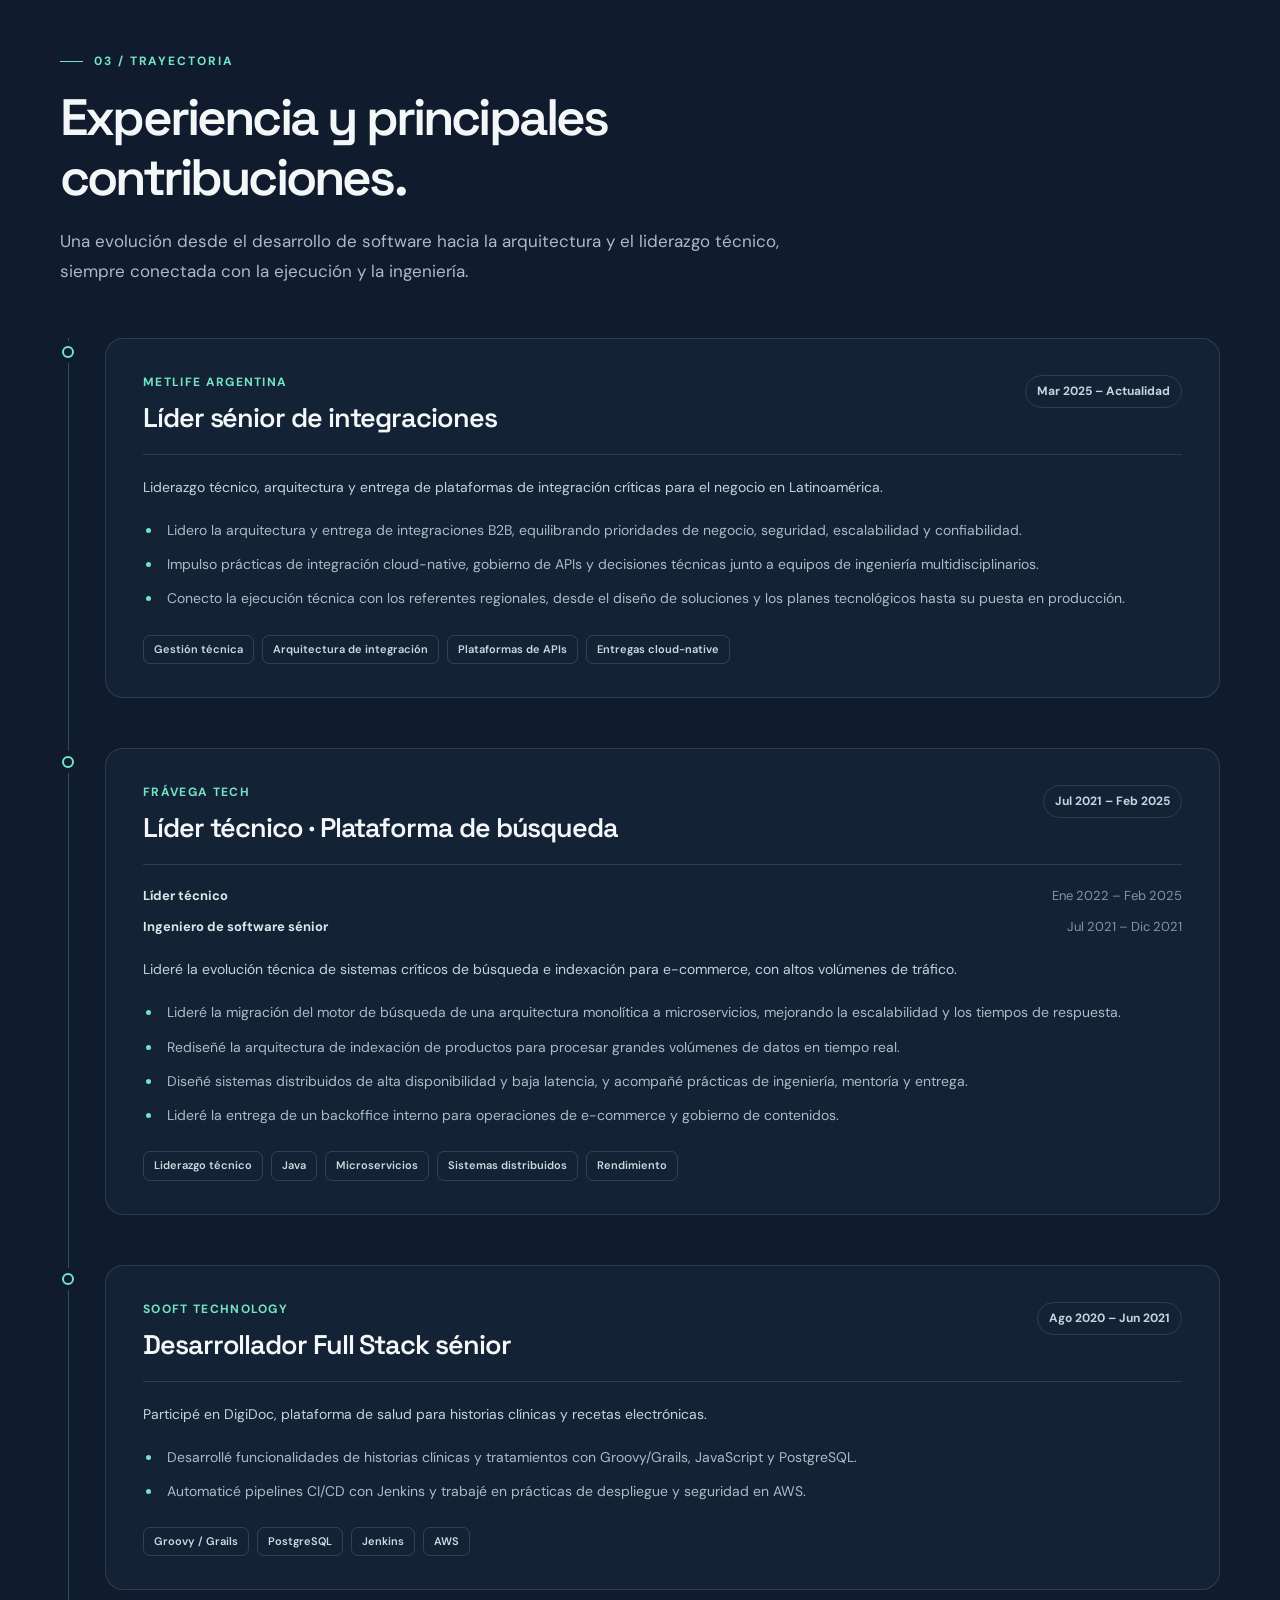
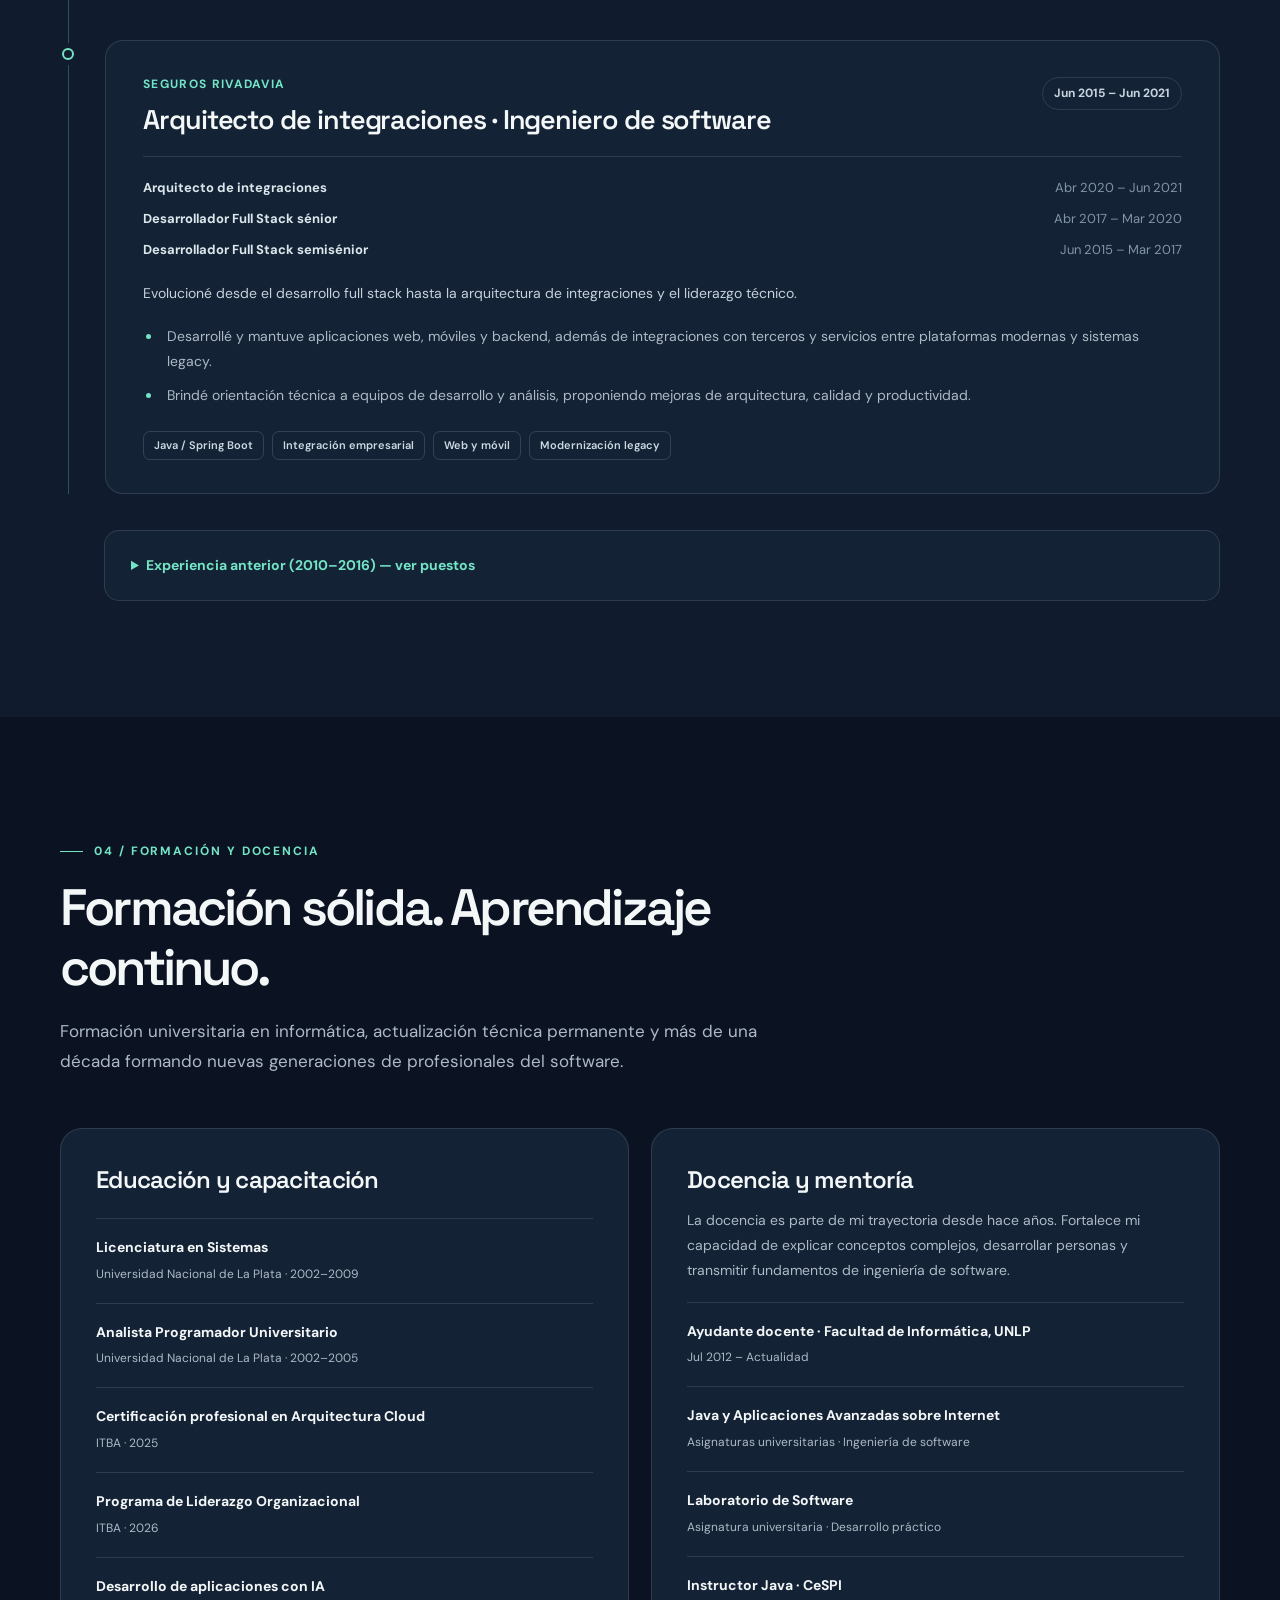
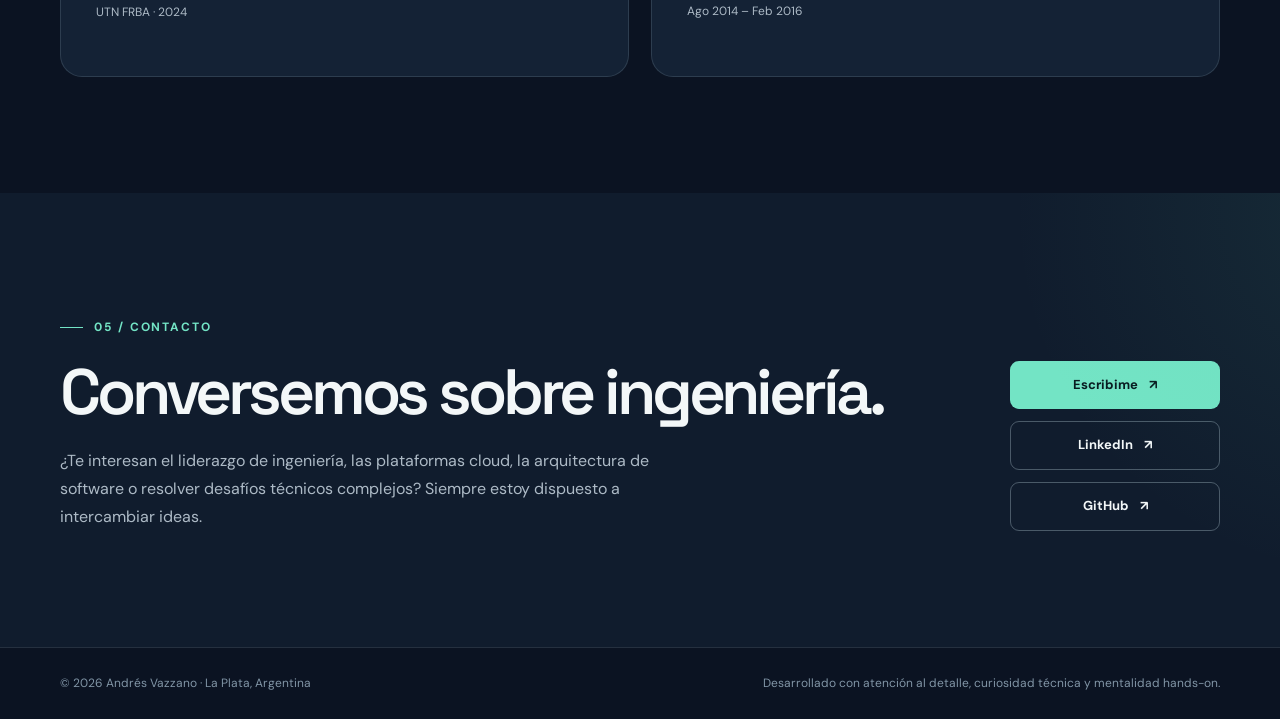
==== commit 9b46cec0: "Refine ES copy, standards skill and contact layout" ====
--- a/es/index.html
+++ b/es/index.html
@@ -7,6 +7,9 @@
   <meta name="author" content="Andrés Vazzano">
   <meta name="description" content="Andrés Vazzano. Liderazgo técnico hands-on, arquitectura de software, infraestructura cloud y transformación digital.">
   <meta property="og:type" content="website">
+  <meta property="og:locale" content="es_AR">
+  <meta property="og:locale:alternate" content="en_US">
+  <meta property="og:locale:alternate" content="it_IT">
   <meta property="og:title" content="Andrés Vazzano | Engineering Manager y Arquitecto de Software">
   <meta property="og:description" content="Andrés Vazzano. Liderazgo técnico hands-on, arquitectura de software, infraestructura cloud y transformación digital.">
   <meta property="og:url" content="https://avazzano.github.io/profile/es/">
@@ -20,7 +23,7 @@
   <title>Andrés Vazzano | Engineering Manager y Arquitecto de Software</title>
   <link rel="preconnect" href="https://fonts.googleapis.com">
   <link rel="preconnect" href="https://fonts.gstatic.com" crossorigin>
-  <link href="https://fonts.googleapis.com/css2?family=DM+Sans:wght@400;500;600;700&family=Space+Grotesk:wght@400;500;600;700&display=swap" rel="stylesheet">
+  <link href="https://fonts.googleapis.com/css2?family=DM+Sans:wght@400;500;600;700&amp;family=Space+Grotesk:wght@400;500;600;700&amp;display=swap" rel="stylesheet">
   <style>
     :root{
       --bg:#0b1322;--bg-alt:#101c2d;--surface:#142235;--surface-2:#19293d;
@@ -128,7 +131,8 @@
     .contact-grid{display:flex;align-items:end;justify-content:space-between;gap:40px}
     .contact-grid h2{font:600 clamp(40px,5vw,66px)/1.13 "Space Grotesk",sans-serif;letter-spacing:-.065em;margin:18px 0}
     .contact-grid p{color:var(--muted);font-size:16px;max-width:610px;margin:0}
-    .contact-links{display:flex;gap:12px;flex-wrap:wrap;justify-content:flex-end}
+    .contact-links{display:flex;flex-direction:column;align-items:stretch;gap:12px;flex-wrap:nowrap;justify-content:flex-start;min-width:210px}
+    .contact-links .btn{width:100%}
     .footer{border-top:1px solid var(--line);padding:25px 0;color:var(--faint);font-size:12px}
     .footer-inner{display:flex;justify-content:space-between;gap:22px;flex-wrap:wrap}
     .footer a:hover{color:var(--accent)}
@@ -235,7 +239,7 @@
       <div class="stat-strip">
         <div class="stat"><b>15+</b><span>Años en ingeniería<br>de software</span></div>
         <div class="stat"><b>LATAM</b><span>Colaboración interdisciplinaria<br>y entregas regionales</span></div>
-        <div class="stat"><b>De punta a punta</b><span>De la estrategia técnica<br>a los sistemas productivos</span></div>
+        <div class="stat"><b>De punta a punta</b><span>Del sueño<br>al hecho</span></div>
       </div>
     </div>
 
@@ -278,7 +282,7 @@
             <div class="card-symbol" aria-hidden="true">02</div>
             <h3>Arquitectura de software</h3>
             <p>Diseño de integraciones, APIs, microservicios resilientes y sistemas distribuidos. Modernización de plataformas legacy sin comprometer la confiabilidad ni la continuidad del negocio.</p>
-            <div class="tags"><span class="tag">Microservicios</span><span class="tag">Gestión de APIs</span><span class="tag">Integración de sistemas</span><span class="tag">Kafka</span><span class="tag">REST / OAuth2</span></div>
+            <div class="tags"><span class="tag">Microservicios</span><span class="tag">Gestión de APIs</span><span class="tag">Integración de sistemas</span><span class="tag">Cumplimiento de estándares</span></div>
           </article>
           <article class="expertise-card">
             <div class="card-symbol" aria-hidden="true">03</div>
